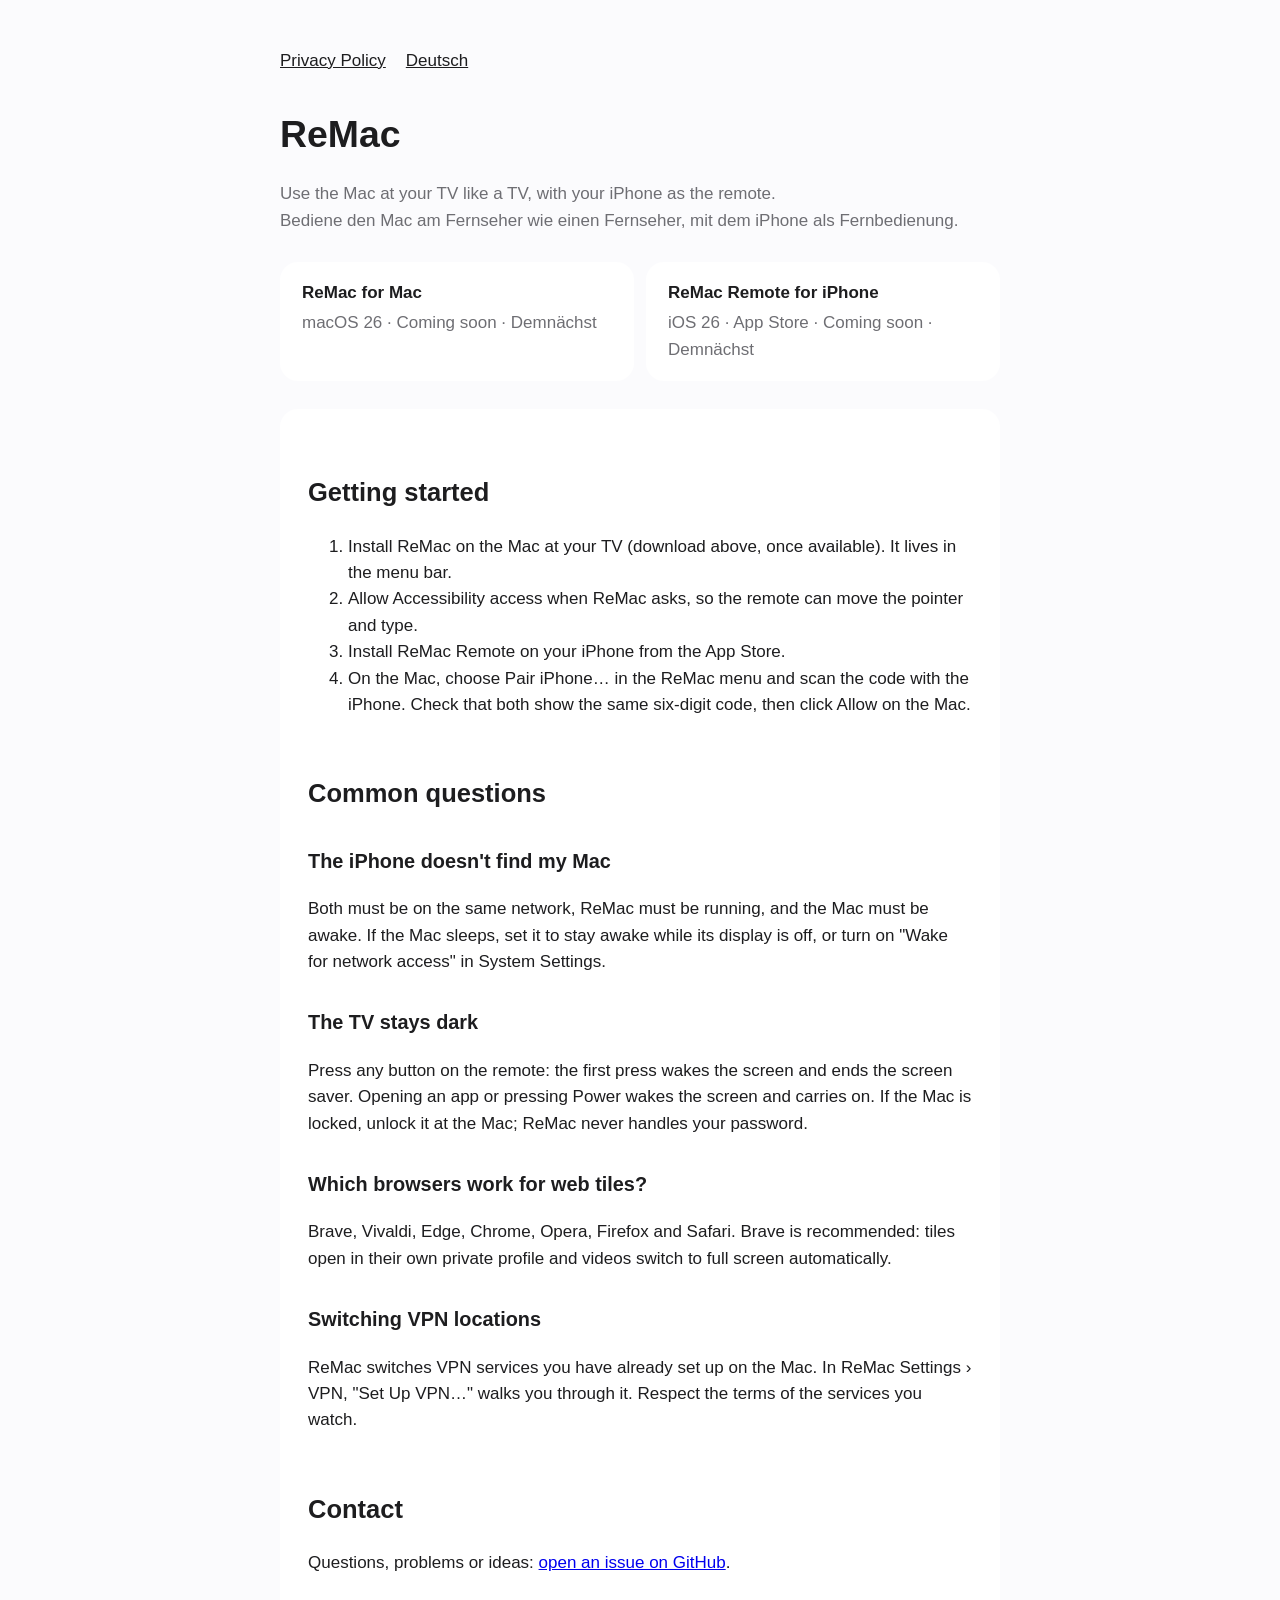
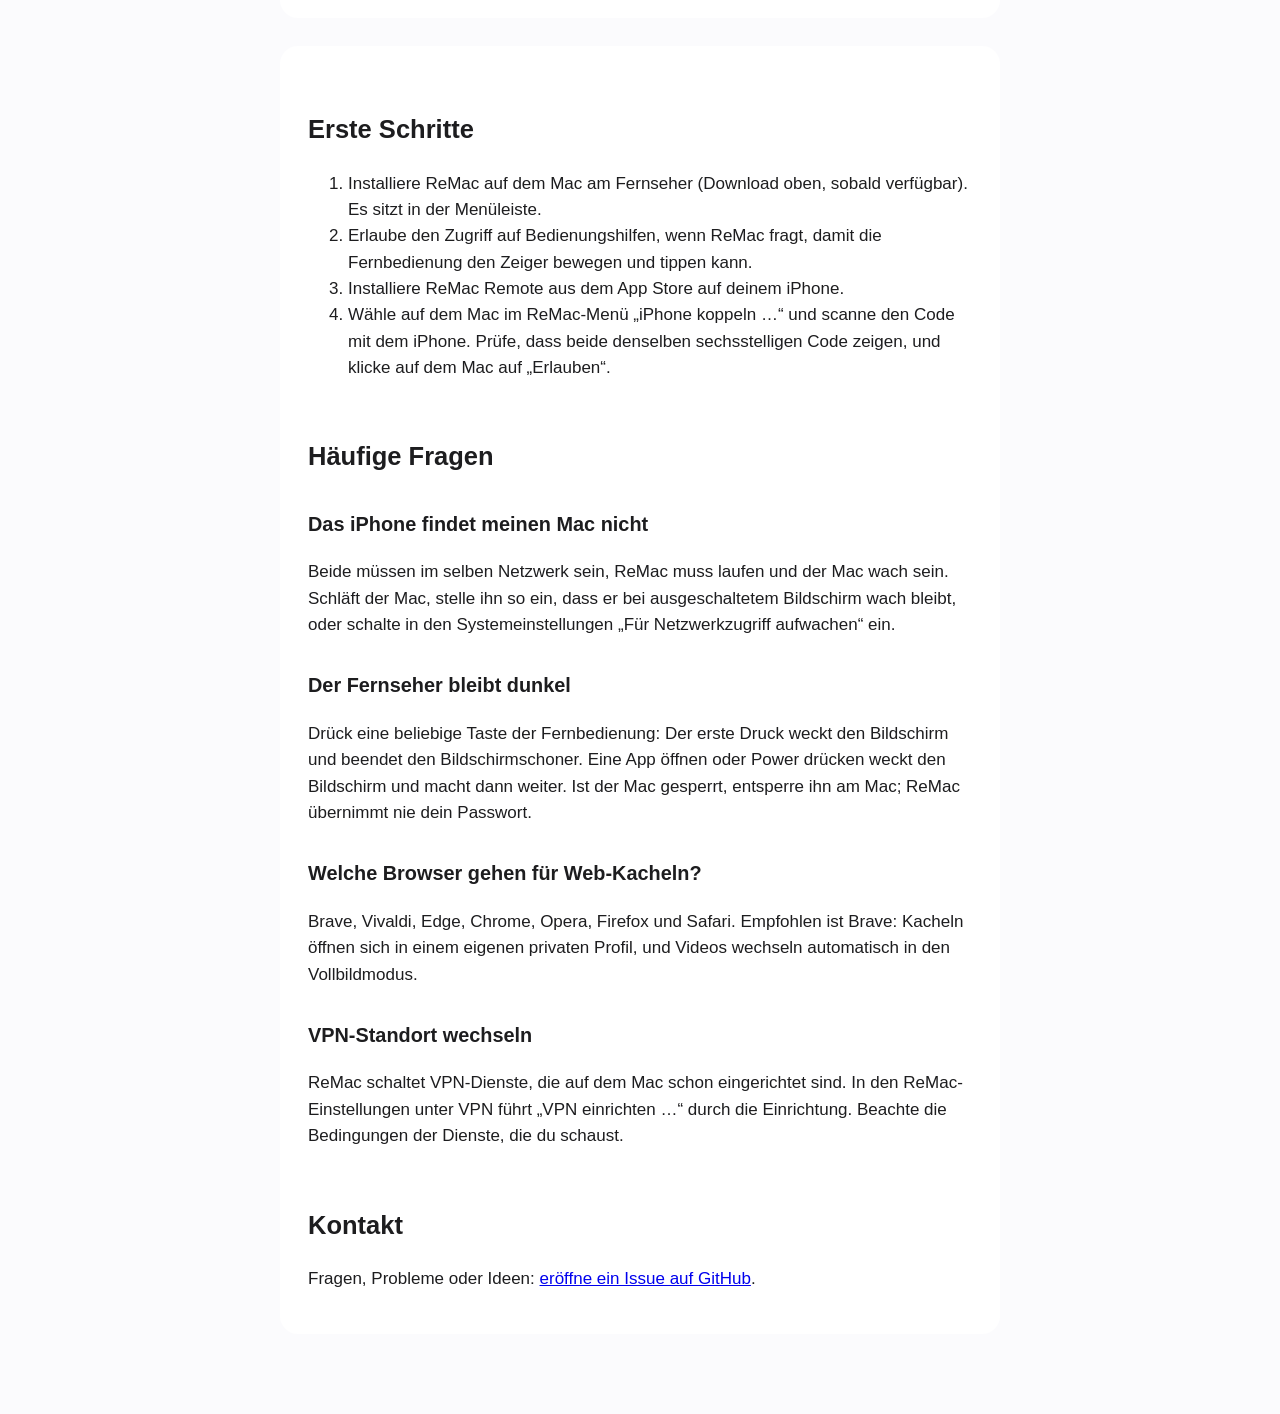
==== index.html @ 7ca2ce4f "feat: add download, support and privacy pages Co-Authored-By: Claude Opus 5.5 <noreply@anthropic.com" ====
<!DOCTYPE html>
<html lang="en">
<head>
<meta charset="utf-8">
<meta name="viewport" content="width=device-width, initial-scale=1">
<title>ReMac – Download and Support</title>
<link rel="stylesheet" href="style.css">
</head>
<body>
<main>
<nav><a href="privacy.html">Privacy Policy</a><a href="#de">Deutsch</a></nav>
<h1>ReMac</h1>
<p class="muted">Use the Mac at your TV like a TV, with your iPhone as the remote.<br><span lang="de">Bediene den Mac am Fernseher wie einen Fernseher, mit dem iPhone als Fernbedienung.</span></p>

<div class="downloads">
<div class="download"><strong>ReMac for Mac</strong><span class="muted">macOS 26 · Coming soon · Demnächst</span></div>
<div class="download"><strong>ReMac Remote for iPhone</strong><span class="muted">iOS 26 · App Store · Coming soon · Demnächst</span></div>
</div>

<section class="lang" id="en">
<h2>Getting started</h2>
<ol>
<li>Install ReMac on the Mac at your TV (download above, once available). It lives in the menu bar.</li>
<li>Allow Accessibility access when ReMac asks, so the remote can move the pointer and type.</li>
<li>Install ReMac Remote on your iPhone from the App Store.</li>
<li>On the Mac, choose Pair iPhone… in the ReMac menu and scan the code with the iPhone. Check that both show the same six-digit code, then click Allow on the Mac.</li>
</ol>

<h2>Common questions</h2>
<h3>The iPhone doesn't find my Mac</h3>
<p>Both must be on the same network, ReMac must be running, and the Mac must be awake. If the Mac sleeps, set it to stay awake while its display is off, or turn on "Wake for network access" in System Settings.</p>
<h3>The TV stays dark</h3>
<p>Press any button on the remote: the first press wakes the screen and ends the screen saver. Opening an app or pressing Power wakes the screen and carries on. If the Mac is locked, unlock it at the Mac; ReMac never handles your password.</p>
<h3>Which browsers work for web tiles?</h3>
<p>Brave, Vivaldi, Edge, Chrome, Opera, Firefox and Safari. Brave is recommended: tiles open in their own private profile and videos switch to full screen automatically.</p>
<h3>Switching VPN locations</h3>
<p>ReMac switches VPN services you have already set up on the Mac. In ReMac Settings › VPN, "Set Up VPN…" walks you through it. Respect the terms of the services you watch.</p>

<h2>Contact</h2>
<p>Questions, problems or ideas: <a href="https://github.com/muellerdom/remac-site/issues">open an issue on GitHub</a>.</p>
</section>

<section class="lang" id="de" lang="de">
<h2>Erste Schritte</h2>
<ol>
<li>Installiere ReMac auf dem Mac am Fernseher (Download oben, sobald verfügbar). Es sitzt in der Menüleiste.</li>
<li>Erlaube den Zugriff auf Bedienungshilfen, wenn ReMac fragt, damit die Fernbedienung den Zeiger bewegen und tippen kann.</li>
<li>Installiere ReMac Remote aus dem App Store auf deinem iPhone.</li>
<li>Wähle auf dem Mac im ReMac-Menü „iPhone koppeln …“ und scanne den Code mit dem iPhone. Prüfe, dass beide denselben sechsstelligen Code zeigen, und klicke auf dem Mac auf „Erlauben“.</li>
</ol>

<h2>Häufige Fragen</h2>
<h3>Das iPhone findet meinen Mac nicht</h3>
<p>Beide müssen im selben Netzwerk sein, ReMac muss laufen und der Mac wach sein. Schläft der Mac, stelle ihn so ein, dass er bei ausgeschaltetem Bildschirm wach bleibt, oder schalte in den Systemeinstellungen „Für Netzwerkzugriff aufwachen“ ein.</p>
<h3>Der Fernseher bleibt dunkel</h3>
<p>Drück eine beliebige Taste der Fernbedienung: Der erste Druck weckt den Bildschirm und beendet den Bildschirmschoner. Eine App öffnen oder Power drücken weckt den Bildschirm und macht dann weiter. Ist der Mac gesperrt, entsperre ihn am Mac; ReMac übernimmt nie dein Passwort.</p>
<h3>Welche Browser gehen für Web-Kacheln?</h3>
<p>Brave, Vivaldi, Edge, Chrome, Opera, Firefox und Safari. Empfohlen ist Brave: Kacheln öffnen sich in einem eigenen privaten Profil, und Videos wechseln automatisch in den Vollbildmodus.</p>
<h3>VPN-Standort wechseln</h3>
<p>ReMac schaltet VPN-Dienste, die auf dem Mac schon eingerichtet sind. In den ReMac-Einstellungen unter VPN führt „VPN einrichten …“ durch die Einrichtung. Beachte die Bedingungen der Dienste, die du schaust.</p>

<h2>Kontakt</h2>
<p>Fragen, Probleme oder Ideen: <a href="https://github.com/muellerdom/remac-site/issues">eröffne ein Issue auf GitHub</a>.</p>
</section>
</main>
</body>
</html>
---- style.css ----
:root { color-scheme: light dark; --text: #1d1d1f; --muted: #6e6e73; --bg: #fbfbfd; --card: #fff; }
@media (prefers-color-scheme: dark) { :root { --text: #f5f5f7; --muted: #a1a1a6; --bg: #000; --card: #1c1c1e; } }
body { font: 17px/1.55 -apple-system, BlinkMacSystemFont, "Segoe UI", sans-serif; color: var(--text); background: var(--bg); margin: 0; }
main { max-width: 720px; margin: 0 auto; padding: 48px 24px 80px; }
h1 { font-size: 2.2em; margin: 0 0 4px; } h2 { margin-top: 2.2em; } h3 { margin-top: 1.6em; }
p.muted, .muted { color: var(--muted); }
nav { display: flex; gap: 20px; margin-bottom: 32px; } nav a { color: inherit; }
section.lang { background: var(--card); border-radius: 18px; padding: 8px 28px 24px; margin-top: 28px; }
.downloads { display: grid; gap: 12px; grid-template-columns: repeat(auto-fit, minmax(240px, 1fr)); margin-top: 28px; }
.download { background: var(--card); border-radius: 18px; padding: 18px 22px; display: flex; flex-direction: column; gap: 4px; }
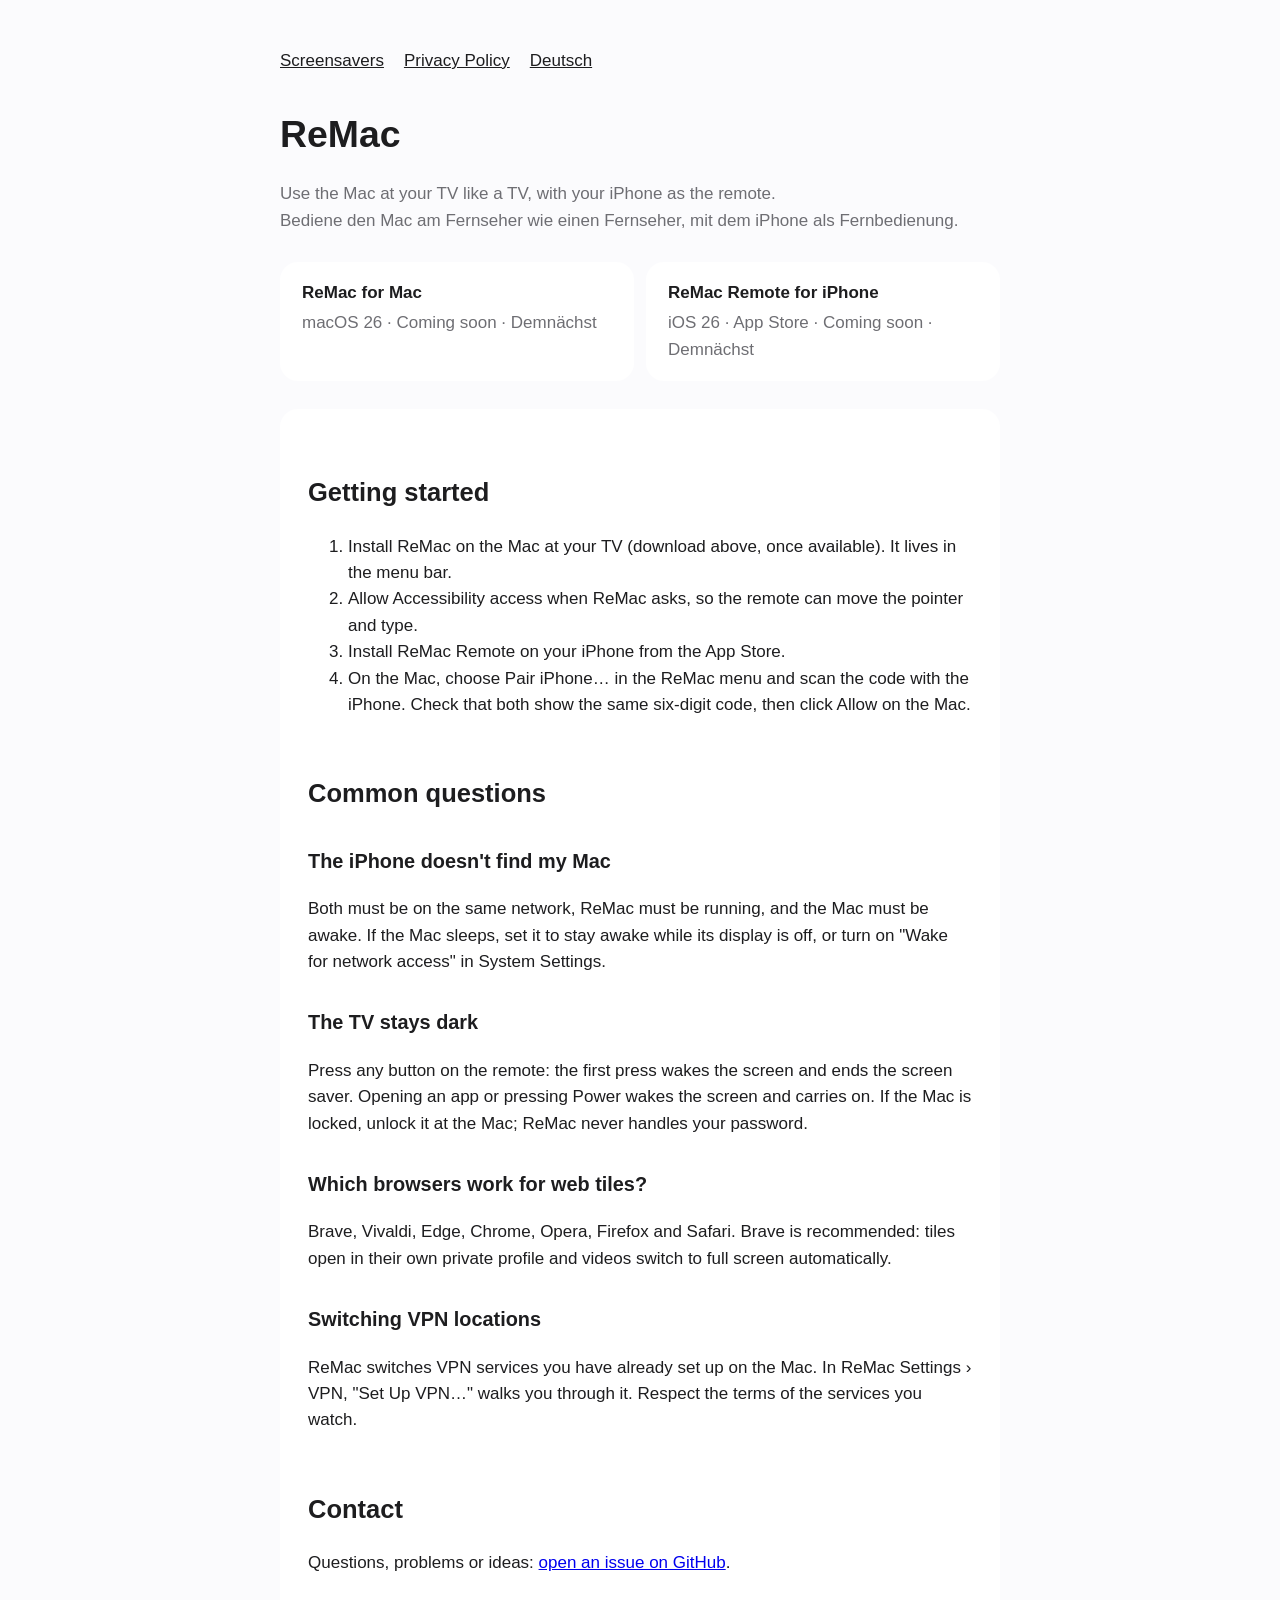
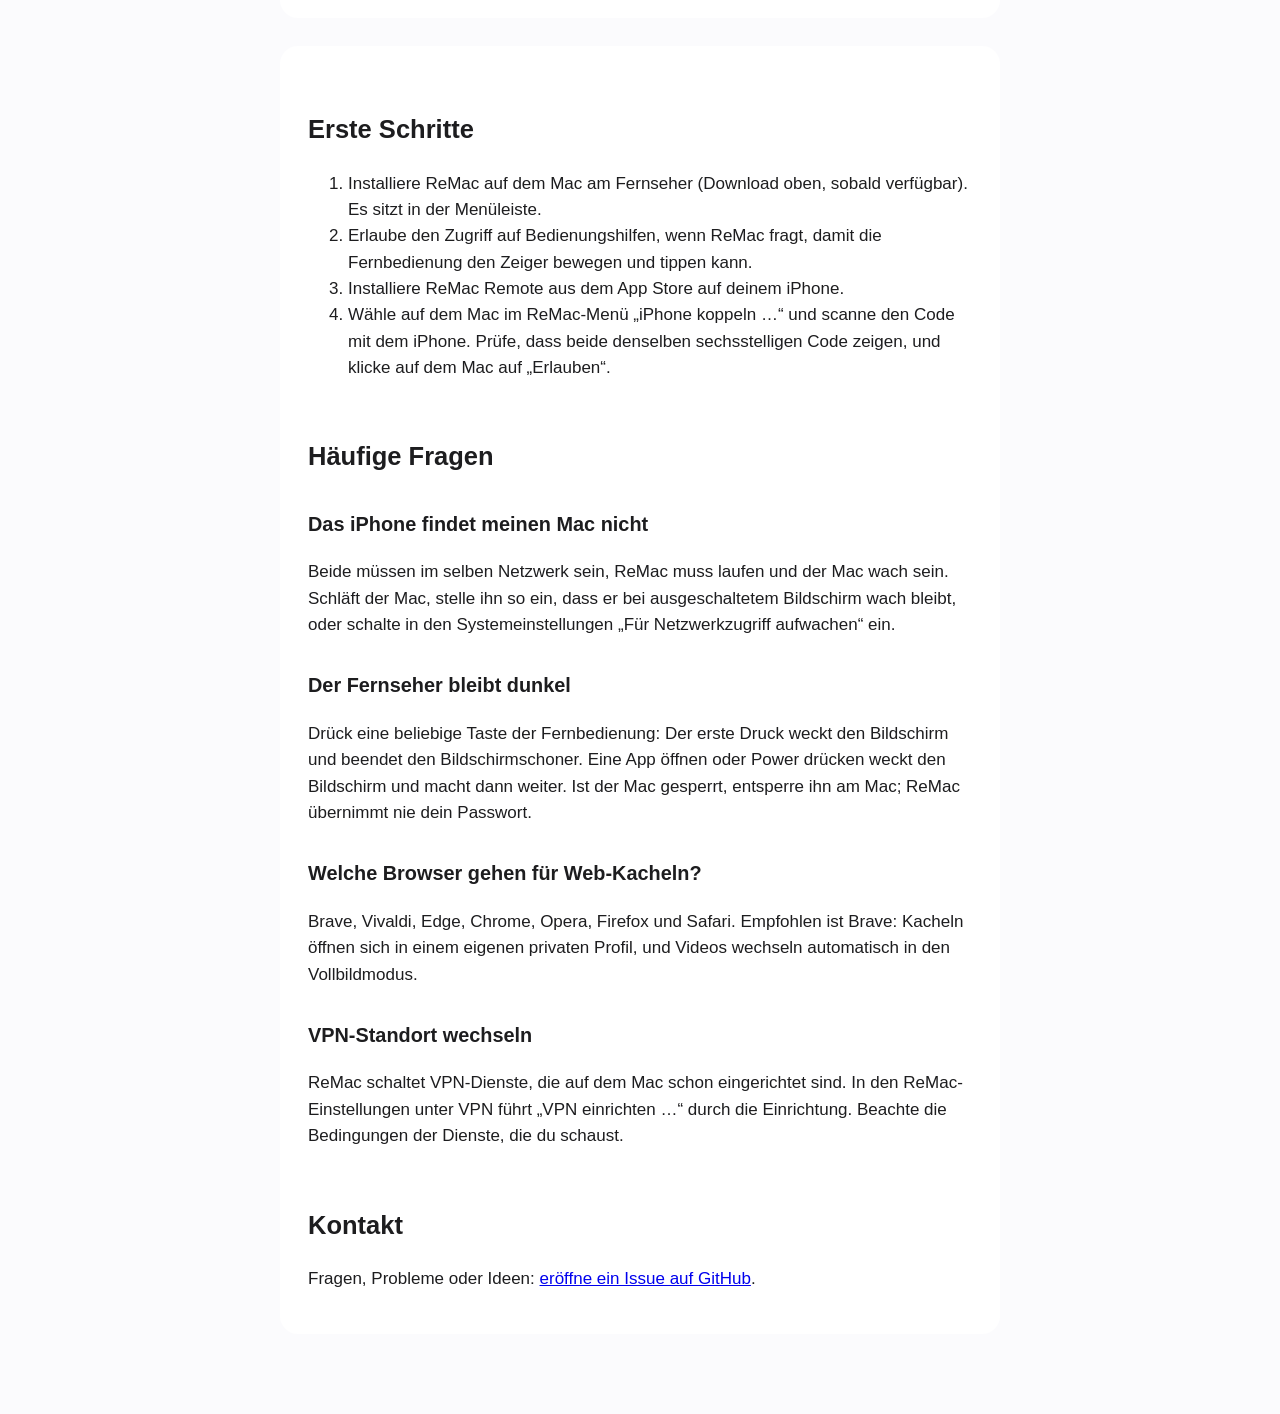
==== commit 87389bad: "feat: add a screensaver gallery page Co-Authored-By: Claude Opus 5.5 <noreply@anthropic.com> Claude-" ====
--- a/index.html
+++ b/index.html
@@ -8,7 +8,7 @@
 </head>
 <body>
 <main>
-<nav><a href="privacy.html">Privacy Policy</a><a href="#de">Deutsch</a></nav>
+<nav><a href="screensavers.html">Screensavers</a><a href="privacy.html">Privacy Policy</a><a href="#de">Deutsch</a></nav>
 <h1>ReMac</h1>
 <p class="muted">Use the Mac at your TV like a TV, with your iPhone as the remote.<br><span lang="de">Bediene den Mac am Fernseher wie einen Fernseher, mit dem iPhone als Fernbedienung.</span></p>
 
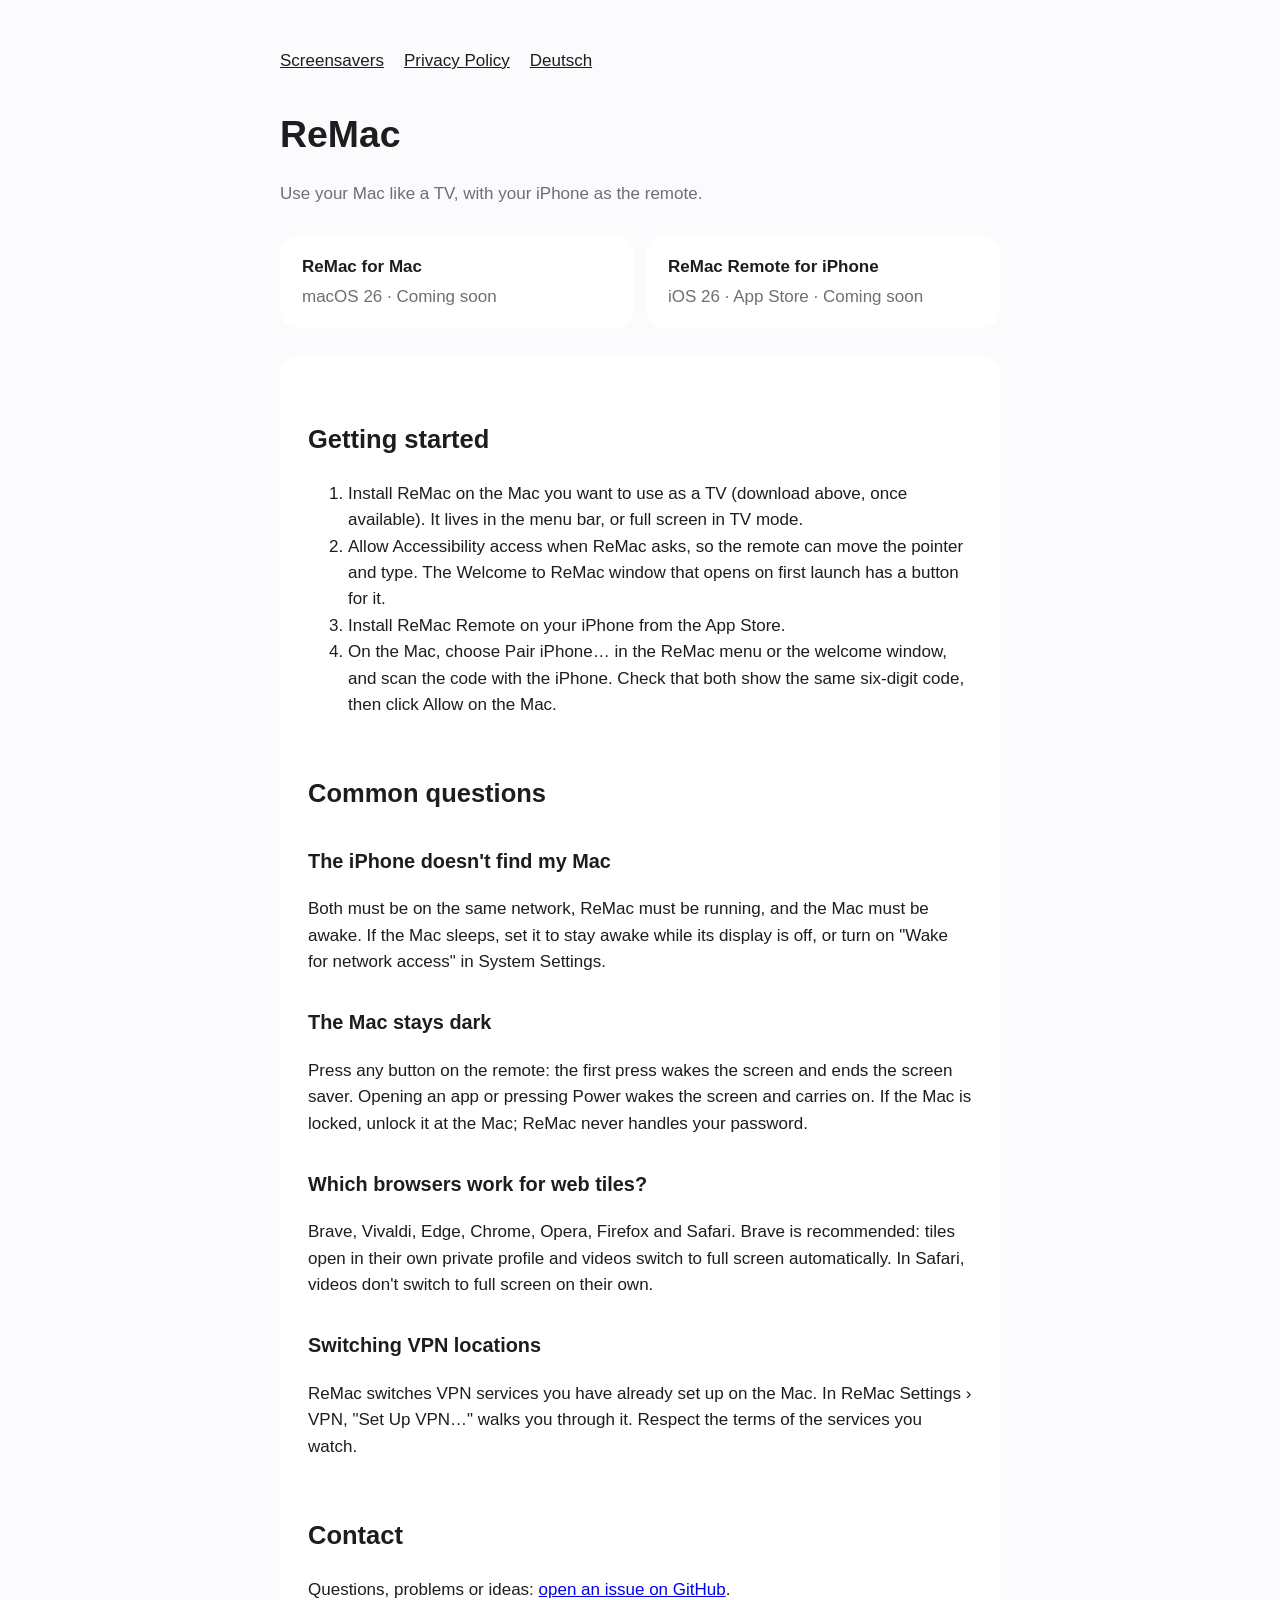
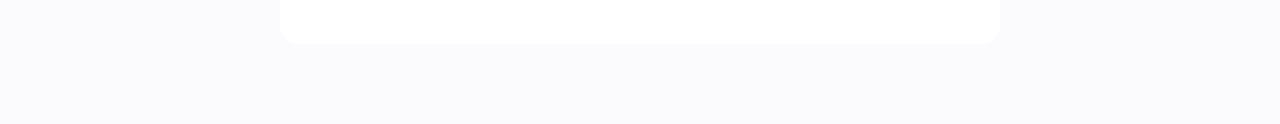
==== commit 3b3be328: "feat: German pages of their own, clearer wording "Use your Mac like a TV", "The Mac stays dark", ins" ====
--- a/index.html
+++ b/index.html
@@ -4,64 +4,43 @@
 <meta charset="utf-8">
 <meta name="viewport" content="width=device-width, initial-scale=1">
 <title>ReMac – Download and Support</title>
+<meta name="description" content="Use your Mac like a TV, with your iPhone as the remote.">
+<link rel="alternate" hreflang="de" href="de/index.html">
 <link rel="stylesheet" href="style.css">
 </head>
 <body>
 <main>
-<nav><a href="screensavers.html">Screensavers</a><a href="privacy.html">Privacy Policy</a><a href="#de">Deutsch</a></nav>
+<nav><a href="screensavers.html">Screensavers</a><a href="privacy.html">Privacy Policy</a><a href="de/index.html" lang="de" hreflang="de">Deutsch</a></nav>
 <h1>ReMac</h1>
-<p class="muted">Use the Mac at your TV like a TV, with your iPhone as the remote.<br><span lang="de">Bediene den Mac am Fernseher wie einen Fernseher, mit dem iPhone als Fernbedienung.</span></p>
+<p class="muted">Use your Mac like a TV, with your iPhone as the remote.</p>
 
 <div class="downloads">
-<div class="download"><strong>ReMac for Mac</strong><span class="muted">macOS 26 · Coming soon · Demnächst</span></div>
-<div class="download"><strong>ReMac Remote for iPhone</strong><span class="muted">iOS 26 · App Store · Coming soon · Demnächst</span></div>
+<div class="download"><strong>ReMac for Mac</strong><span class="muted">macOS 26 · Coming soon</span></div>
+<div class="download"><strong>ReMac Remote for iPhone</strong><span class="muted">iOS 26 · App Store · Coming soon</span></div>
 </div>
 
-<section class="lang" id="en">
+<section class="lang">
 <h2>Getting started</h2>
 <ol>
-<li>Install ReMac on the Mac at your TV (download above, once available). It lives in the menu bar.</li>
-<li>Allow Accessibility access when ReMac asks, so the remote can move the pointer and type.</li>
+<li>Install ReMac on the Mac you want to use as a TV (download above, once available). It lives in the menu bar, or full screen in TV mode.</li>
+<li>Allow Accessibility access when ReMac asks, so the remote can move the pointer and type. The Welcome to ReMac window that opens on first launch has a button for it.</li>
 <li>Install ReMac Remote on your iPhone from the App Store.</li>
-<li>On the Mac, choose Pair iPhone… in the ReMac menu and scan the code with the iPhone. Check that both show the same six-digit code, then click Allow on the Mac.</li>
+<li>On the Mac, choose Pair iPhone… in the ReMac menu or the welcome window, and scan the code with the iPhone. Check that both show the same six-digit code, then click Allow on the Mac.</li>
 </ol>
 
 <h2>Common questions</h2>
 <h3>The iPhone doesn't find my Mac</h3>
 <p>Both must be on the same network, ReMac must be running, and the Mac must be awake. If the Mac sleeps, set it to stay awake while its display is off, or turn on "Wake for network access" in System Settings.</p>
-<h3>The TV stays dark</h3>
+<h3>The Mac stays dark</h3>
 <p>Press any button on the remote: the first press wakes the screen and ends the screen saver. Opening an app or pressing Power wakes the screen and carries on. If the Mac is locked, unlock it at the Mac; ReMac never handles your password.</p>
 <h3>Which browsers work for web tiles?</h3>
-<p>Brave, Vivaldi, Edge, Chrome, Opera, Firefox and Safari. Brave is recommended: tiles open in their own private profile and videos switch to full screen automatically.</p>
+<p>Brave, Vivaldi, Edge, Chrome, Opera, Firefox and Safari. Brave is recommended: tiles open in their own private profile and videos switch to full screen automatically. In Safari, videos don't switch to full screen on their own.</p>
 <h3>Switching VPN locations</h3>
 <p>ReMac switches VPN services you have already set up on the Mac. In ReMac Settings › VPN, "Set Up VPN…" walks you through it. Respect the terms of the services you watch.</p>
 
 <h2>Contact</h2>
 <p>Questions, problems or ideas: <a href="https://github.com/muellerdom/remac-site/issues">open an issue on GitHub</a>.</p>
 </section>
-
-<section class="lang" id="de" lang="de">
-<h2>Erste Schritte</h2>
-<ol>
-<li>Installiere ReMac auf dem Mac am Fernseher (Download oben, sobald verfügbar). Es sitzt in der Menüleiste.</li>
-<li>Erlaube den Zugriff auf Bedienungshilfen, wenn ReMac fragt, damit die Fernbedienung den Zeiger bewegen und tippen kann.</li>
-<li>Installiere ReMac Remote aus dem App Store auf deinem iPhone.</li>
-<li>Wähle auf dem Mac im ReMac-Menü „iPhone koppeln …“ und scanne den Code mit dem iPhone. Prüfe, dass beide denselben sechsstelligen Code zeigen, und klicke auf dem Mac auf „Erlauben“.</li>
-</ol>
-
-<h2>Häufige Fragen</h2>
-<h3>Das iPhone findet meinen Mac nicht</h3>
-<p>Beide müssen im selben Netzwerk sein, ReMac muss laufen und der Mac wach sein. Schläft der Mac, stelle ihn so ein, dass er bei ausgeschaltetem Bildschirm wach bleibt, oder schalte in den Systemeinstellungen „Für Netzwerkzugriff aufwachen“ ein.</p>
-<h3>Der Fernseher bleibt dunkel</h3>
-<p>Drück eine beliebige Taste der Fernbedienung: Der erste Druck weckt den Bildschirm und beendet den Bildschirmschoner. Eine App öffnen oder Power drücken weckt den Bildschirm und macht dann weiter. Ist der Mac gesperrt, entsperre ihn am Mac; ReMac übernimmt nie dein Passwort.</p>
-<h3>Welche Browser gehen für Web-Kacheln?</h3>
-<p>Brave, Vivaldi, Edge, Chrome, Opera, Firefox und Safari. Empfohlen ist Brave: Kacheln öffnen sich in einem eigenen privaten Profil, und Videos wechseln automatisch in den Vollbildmodus.</p>
-<h3>VPN-Standort wechseln</h3>
-<p>ReMac schaltet VPN-Dienste, die auf dem Mac schon eingerichtet sind. In den ReMac-Einstellungen unter VPN führt „VPN einrichten …“ durch die Einrichtung. Beachte die Bedingungen der Dienste, die du schaust.</p>
-
-<h2>Kontakt</h2>
-<p>Fragen, Probleme oder Ideen: <a href="https://github.com/muellerdom/remac-site/issues">eröffne ein Issue auf GitHub</a>.</p>
-</section>
 </main>
 </body>
 </html>
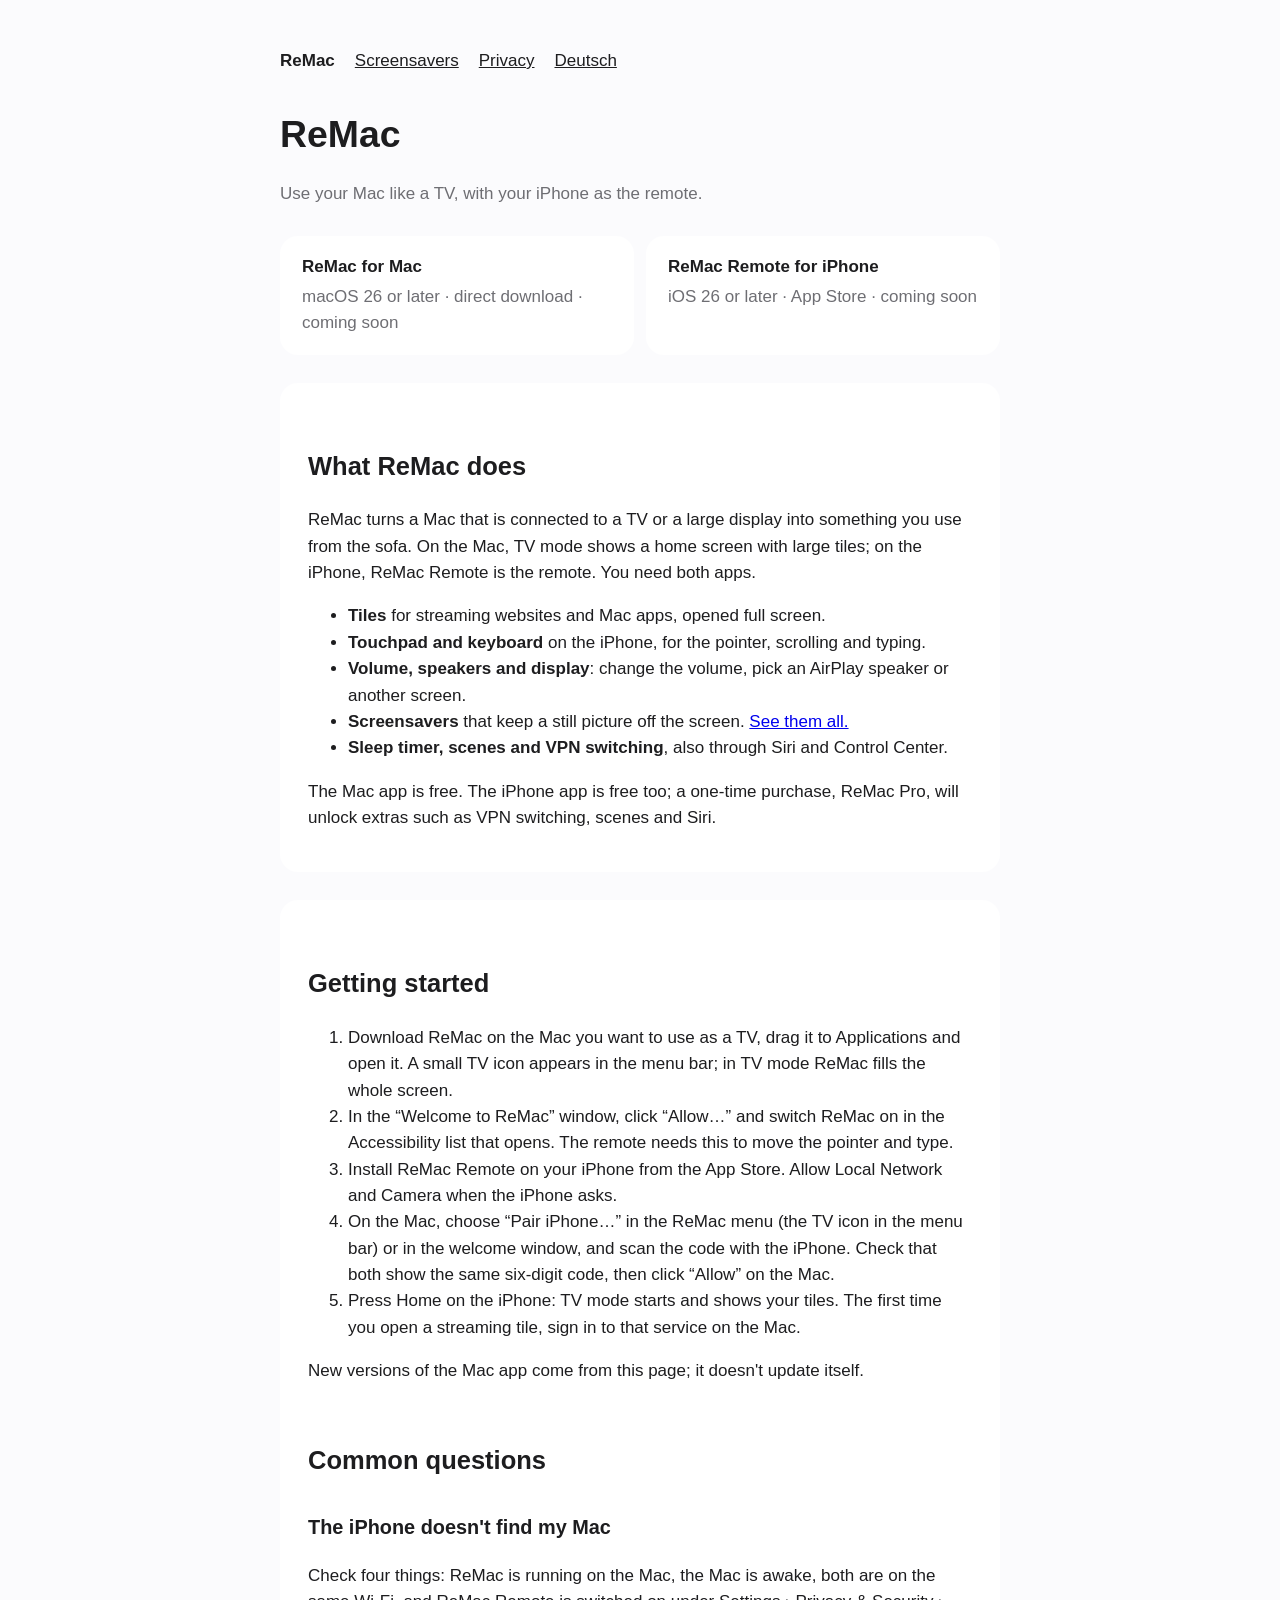
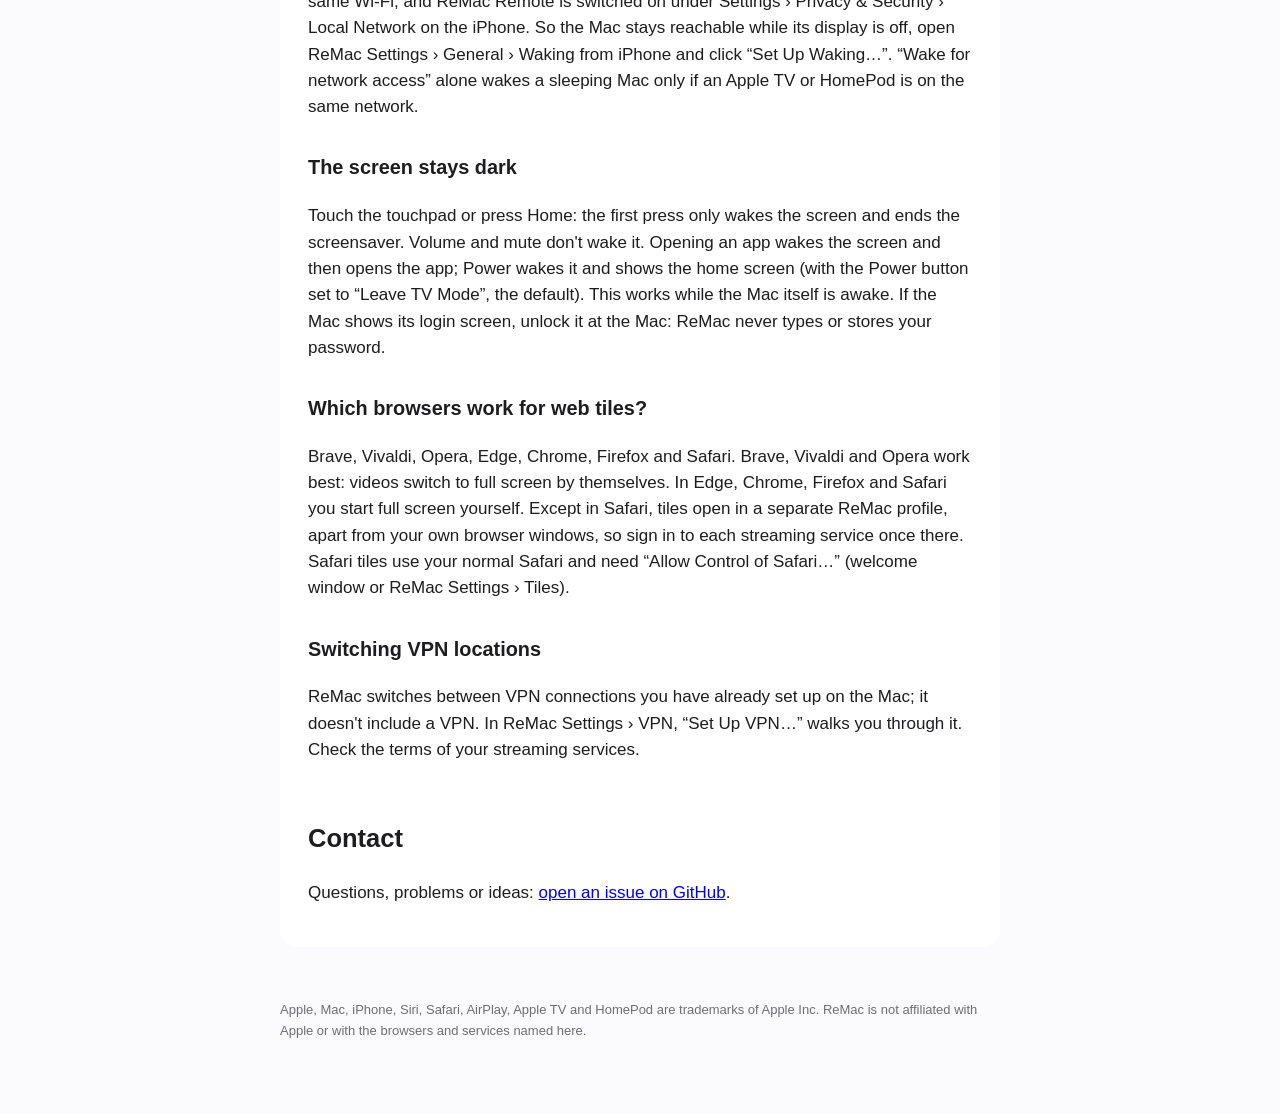
==== commit 696f66af: "feat: apply the Codex and Fable review of the website What ReMac does, requirements and price on the" ====
--- a/index.html
+++ b/index.html
@@ -3,44 +3,65 @@
 <head>
 <meta charset="utf-8">
 <meta name="viewport" content="width=device-width, initial-scale=1">
-<title>ReMac – Download and Support</title>
-<meta name="description" content="Use your Mac like a TV, with your iPhone as the remote.">
-<link rel="alternate" hreflang="de" href="de/index.html">
+<title>ReMac – Use your Mac like a TV</title>
+<meta name="description" content="Use your Mac like a TV, with your iPhone as the remote. Download, setup and help.">
+<meta property="og:title" content="ReMac – Use your Mac like a TV">
+<meta property="og:description" content="Use your Mac like a TV, with your iPhone as the remote. Download, setup and help.">
+<link rel="canonical" href="https://muellerdom.github.io/remac-site/index.html">
+<link rel="alternate" hreflang="en" href="https://muellerdom.github.io/remac-site/index.html">
+<link rel="alternate" hreflang="de" href="https://muellerdom.github.io/remac-site/de/index.html">
+<link rel="alternate" hreflang="x-default" href="https://muellerdom.github.io/remac-site/index.html">
 <link rel="stylesheet" href="style.css">
 </head>
 <body>
+<header><nav><a href="index.html" aria-current="page">ReMac</a><a href="screensavers.html">Screensavers</a><a href="privacy.html">Privacy</a><a href="de/index.html" lang="de" hreflang="de">Deutsch</a></nav></header>
 <main>
-<nav><a href="screensavers.html">Screensavers</a><a href="privacy.html">Privacy Policy</a><a href="de/index.html" lang="de" hreflang="de">Deutsch</a></nav>
 <h1>ReMac</h1>
 <p class="muted">Use your Mac like a TV, with your iPhone as the remote.</p>
 
 <div class="downloads">
-<div class="download"><strong>ReMac for Mac</strong><span class="muted">macOS 26 · Coming soon</span></div>
-<div class="download"><strong>ReMac Remote for iPhone</strong><span class="muted">iOS 26 · App Store · Coming soon</span></div>
+<div class="download"><strong>ReMac for Mac</strong><span class="muted">macOS 26 or later · direct download · coming soon</span></div>
+<div class="download"><strong>ReMac Remote for iPhone</strong><span class="muted">iOS 26 or later · App Store · coming soon</span></div>
 </div>
 
-<section class="lang">
+<section class="card">
+<h2>What ReMac does</h2>
+<p>ReMac turns a Mac that is connected to a TV or a large display into something you use from the sofa. On the Mac, TV mode shows a home screen with large tiles; on the iPhone, ReMac Remote is the remote. You need both apps.</p>
+<ul>
+<li><strong>Tiles</strong> for streaming websites and Mac apps, opened full screen.</li>
+<li><strong>Touchpad and keyboard</strong> on the iPhone, for the pointer, scrolling and typing.</li>
+<li><strong>Volume, speakers and display</strong>: change the volume, pick an AirPlay speaker or another screen.</li>
+<li><strong>Screensavers</strong> that keep a still picture off the screen. <a href="screensavers.html">See them all.</a></li>
+<li><strong>Sleep timer, scenes and VPN switching</strong>, also through Siri and Control Center.</li>
+</ul>
+<p>The Mac app is free. The iPhone app is free too; a one-time purchase, ReMac Pro, will unlock extras such as VPN switching, scenes and Siri.</p>
+</section>
+
+<section class="card">
 <h2>Getting started</h2>
 <ol>
-<li>Install ReMac on the Mac you want to use as a TV (download above, once available). It lives in the menu bar, or full screen in TV mode.</li>
-<li>Allow Accessibility access when ReMac asks, so the remote can move the pointer and type. The Welcome to ReMac window that opens on first launch has a button for it.</li>
-<li>Install ReMac Remote on your iPhone from the App Store.</li>
-<li>On the Mac, choose Pair iPhone… in the ReMac menu or the welcome window, and scan the code with the iPhone. Check that both show the same six-digit code, then click Allow on the Mac.</li>
+<li>Download ReMac on the Mac you want to use as a TV, drag it to Applications and open it. A small TV icon appears in the menu bar; in TV mode ReMac fills the whole screen.</li>
+<li>In the “Welcome to ReMac” window, click “Allow…” and switch ReMac on in the Accessibility list that opens. The remote needs this to move the pointer and type.</li>
+<li>Install ReMac Remote on your iPhone from the App Store. Allow Local Network and Camera when the iPhone asks.</li>
+<li>On the Mac, choose “Pair iPhone…” in the ReMac menu (the TV icon in the menu bar) or in the welcome window, and scan the code with the iPhone. Check that both show the same six-digit code, then click “Allow” on the Mac.</li>
+<li>Press Home on the iPhone: TV mode starts and shows your tiles. The first time you open a streaming tile, sign in to that service on the Mac.</li>
 </ol>
+<p>New versions of the Mac app come from this page; it doesn't update itself.</p>
 
 <h2>Common questions</h2>
 <h3>The iPhone doesn't find my Mac</h3>
-<p>Both must be on the same network, ReMac must be running, and the Mac must be awake. If the Mac sleeps, set it to stay awake while its display is off, or turn on "Wake for network access" in System Settings.</p>
-<h3>The Mac stays dark</h3>
-<p>Press any button on the remote: the first press wakes the screen and ends the screen saver. Opening an app or pressing Power wakes the screen and carries on. If the Mac is locked, unlock it at the Mac; ReMac never handles your password.</p>
+<p>Check four things: ReMac is running on the Mac, the Mac is awake, both are on the same Wi-Fi, and ReMac Remote is switched on under Settings › Privacy &amp; Security › Local Network on the iPhone. So the Mac stays reachable while its display is off, open ReMac Settings › General › Waking from iPhone and click “Set Up Waking…”. “Wake for network access” alone wakes a sleeping Mac only if an Apple TV or HomePod is on the same network.</p>
+<h3>The screen stays dark</h3>
+<p>Touch the touchpad or press Home: the first press only wakes the screen and ends the screensaver. Volume and mute don't wake it. Opening an app wakes the screen and then opens the app; Power wakes it and shows the home screen (with the Power button set to “Leave TV Mode”, the default). This works while the Mac itself is awake. If the Mac shows its login screen, unlock it at the Mac: ReMac never types or stores your password.</p>
 <h3>Which browsers work for web tiles?</h3>
-<p>Brave, Vivaldi, Edge, Chrome, Opera, Firefox and Safari. Brave is recommended: tiles open in their own private profile and videos switch to full screen automatically. In Safari, videos don't switch to full screen on their own.</p>
+<p>Brave, Vivaldi, Opera, Edge, Chrome, Firefox and Safari. Brave, Vivaldi and Opera work best: videos switch to full screen by themselves. In Edge, Chrome, Firefox and Safari you start full screen yourself. Except in Safari, tiles open in a separate ReMac profile, apart from your own browser windows, so sign in to each streaming service once there. Safari tiles use your normal Safari and need “Allow Control of Safari…” (welcome window or ReMac Settings › Tiles).</p>
 <h3>Switching VPN locations</h3>
-<p>ReMac switches VPN services you have already set up on the Mac. In ReMac Settings › VPN, "Set Up VPN…" walks you through it. Respect the terms of the services you watch.</p>
+<p>ReMac switches between VPN connections you have already set up on the Mac; it doesn't include a VPN. In ReMac Settings › VPN, “Set Up VPN…” walks you through it. Check the terms of your streaming services.</p>
 
 <h2>Contact</h2>
 <p>Questions, problems or ideas: <a href="https://github.com/muellerdom/remac-site/issues">open an issue on GitHub</a>.</p>
 </section>
 </main>
+<footer><p>Apple, Mac, iPhone, Siri, Safari, AirPlay, Apple TV and HomePod are trademarks of Apple Inc. ReMac is not affiliated with Apple or with the browsers and services named here.</p></footer>
 </body>
 </html>
--- a/style.css
+++ b/style.css
@@ -1,10 +1,12 @@
 :root { color-scheme: light dark; --text: #1d1d1f; --muted: #6e6e73; --bg: #fbfbfd; --card: #fff; }
 @media (prefers-color-scheme: dark) { :root { --text: #f5f5f7; --muted: #a1a1a6; --bg: #000; --card: #1c1c1e; } }
 body { font: 17px/1.55 -apple-system, BlinkMacSystemFont, "Segoe UI", sans-serif; color: var(--text); background: var(--bg); margin: 0; }
-main { max-width: 720px; margin: 0 auto; padding: 48px 24px 80px; }
+main, header, footer { max-width: 720px; margin: 0 auto; padding: 0 24px; }
+header { padding-top: 48px; } main { padding-bottom: 40px; }
+footer { padding-bottom: 60px; color: var(--muted); font-size: 13px; }
 h1 { font-size: 2.2em; margin: 0 0 4px; } h2 { margin-top: 2.2em; } h3 { margin-top: 1.6em; }
 p.muted, .muted { color: var(--muted); }
-nav { display: flex; gap: 20px; margin-bottom: 32px; } nav a { color: inherit; }
-section.lang { background: var(--card); border-radius: 18px; padding: 8px 28px 24px; margin-top: 28px; }
+nav { display: flex; flex-wrap: wrap; gap: 8px 20px; margin-bottom: 32px; } nav a { color: inherit; } nav a[aria-current] { font-weight: 600; text-decoration: none; }
+section.card { background: var(--card); border-radius: 18px; padding: 8px 28px 24px; margin-top: 28px; }
 .downloads { display: grid; gap: 12px; grid-template-columns: repeat(auto-fit, minmax(240px, 1fr)); margin-top: 28px; }
 .download { background: var(--card); border-radius: 18px; padding: 18px 22px; display: flex; flex-direction: column; gap: 4px; }
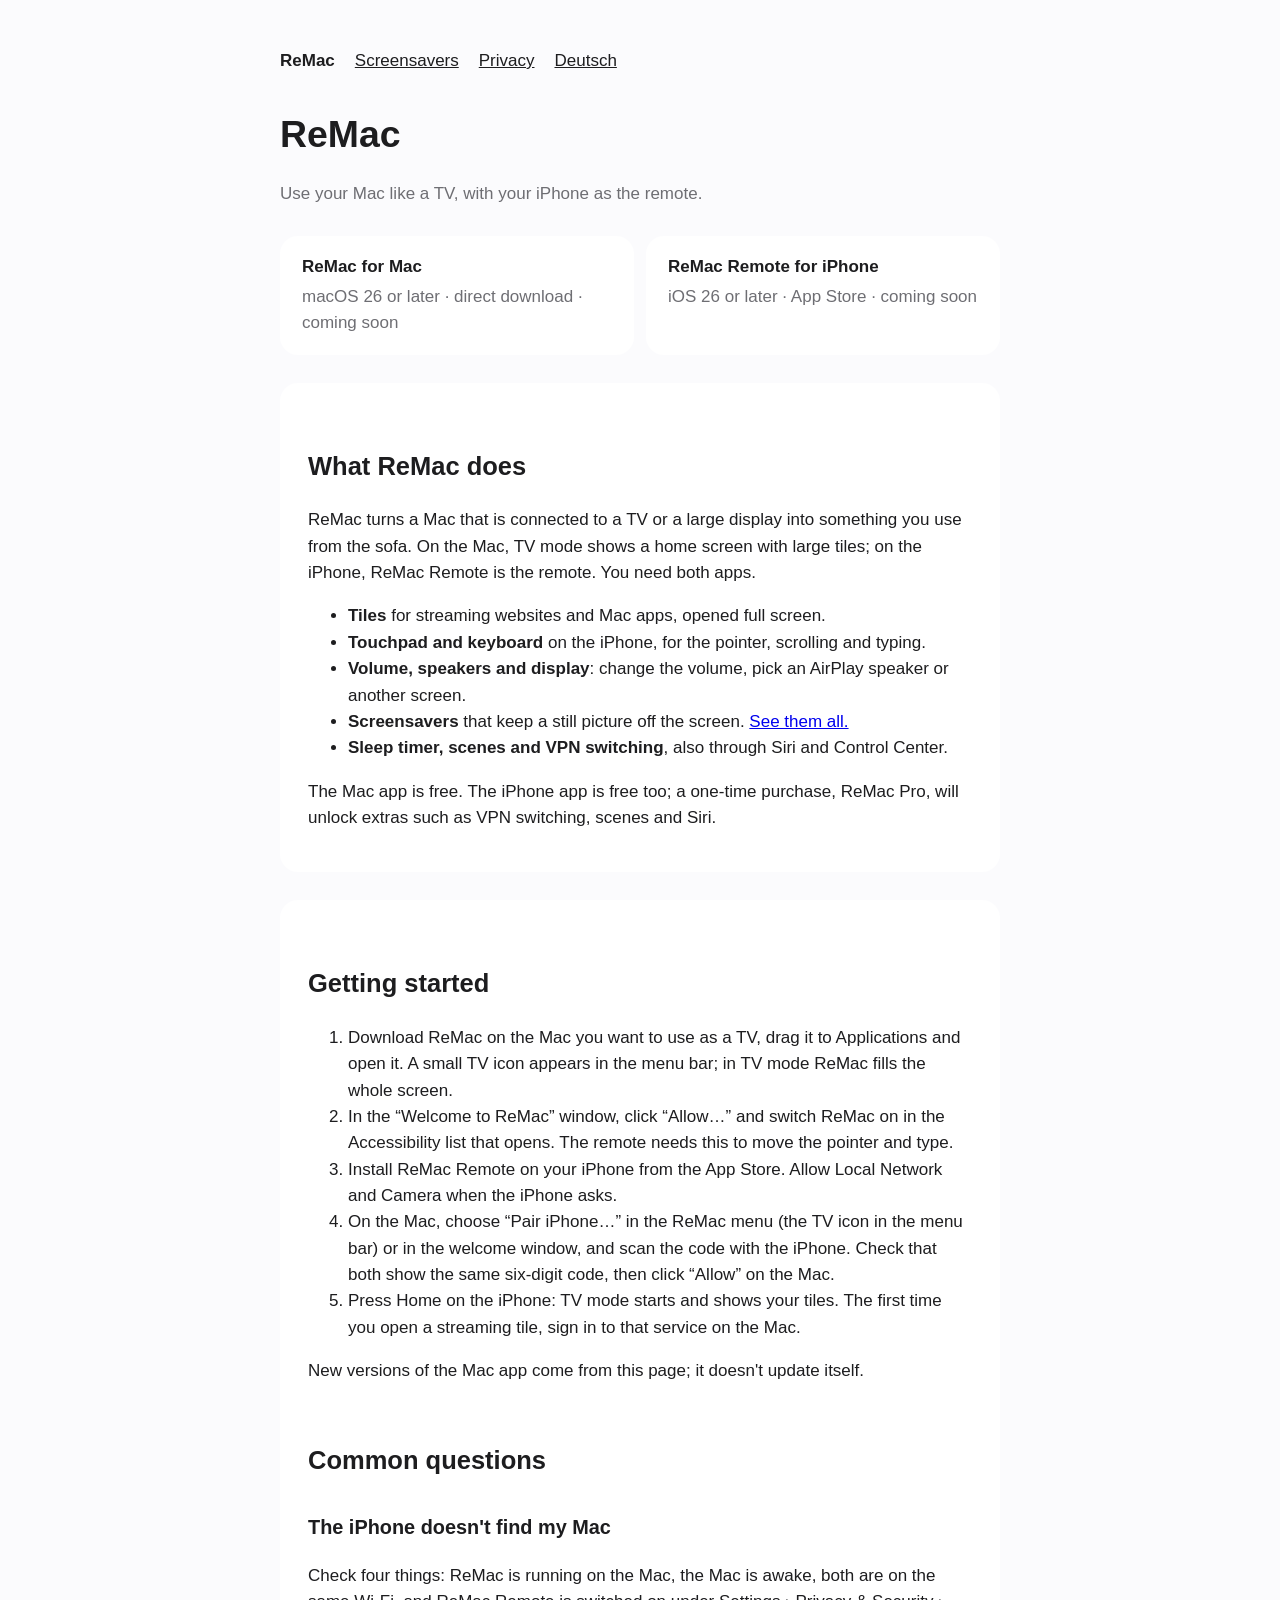
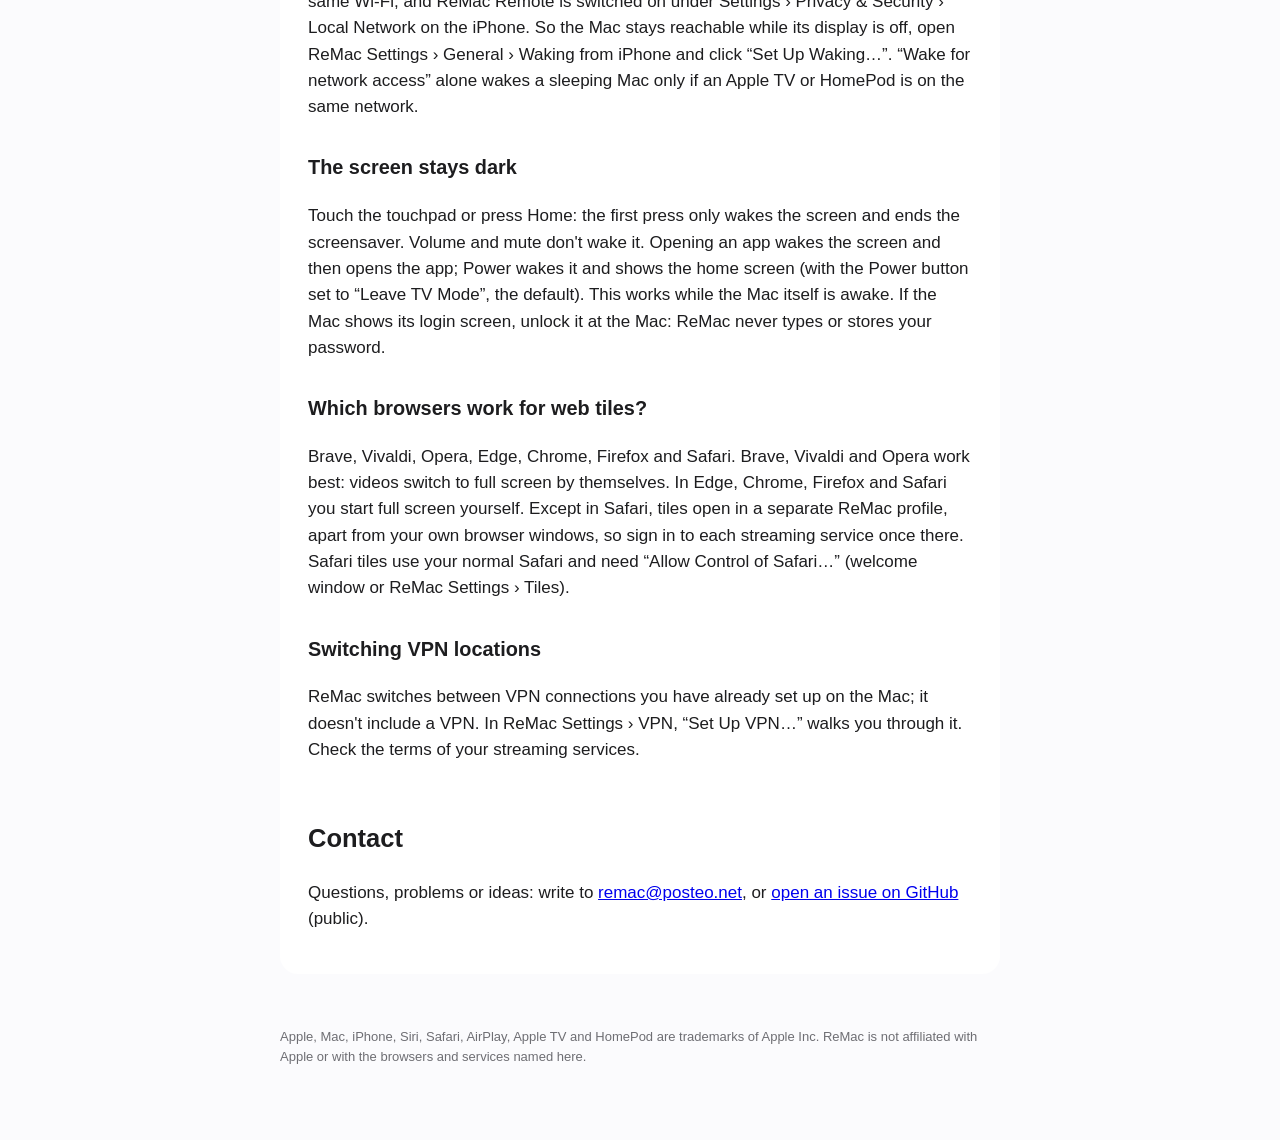
==== commit 34ca3a90: "docs(contact): remac@posteo.net as the support address Co-Authored-By: Claude Opus 5.5 <noreply@anth" ====
--- a/index.html
+++ b/index.html
@@ -59,7 +59,7 @@
 <p>ReMac switches between VPN connections you have already set up on the Mac; it doesn't include a VPN. In ReMac Settings › VPN, “Set Up VPN…” walks you through it. Check the terms of your streaming services.</p>
 
 <h2>Contact</h2>
-<p>Questions, problems or ideas: <a href="https://github.com/muellerdom/remac-site/issues">open an issue on GitHub</a>.</p>
+<p>Questions, problems or ideas: write to <a href="mailto:remac@posteo.net">remac@posteo.net</a>, or <a href="https://github.com/muellerdom/remac-site/issues">open an issue on GitHub</a> (public).</p>
 </section>
 </main>
 <footer><p>Apple, Mac, iPhone, Siri, Safari, AirPlay, Apple TV and HomePod are trademarks of Apple Inc. ReMac is not affiliated with Apple or with the browsers and services named here.</p></footer>
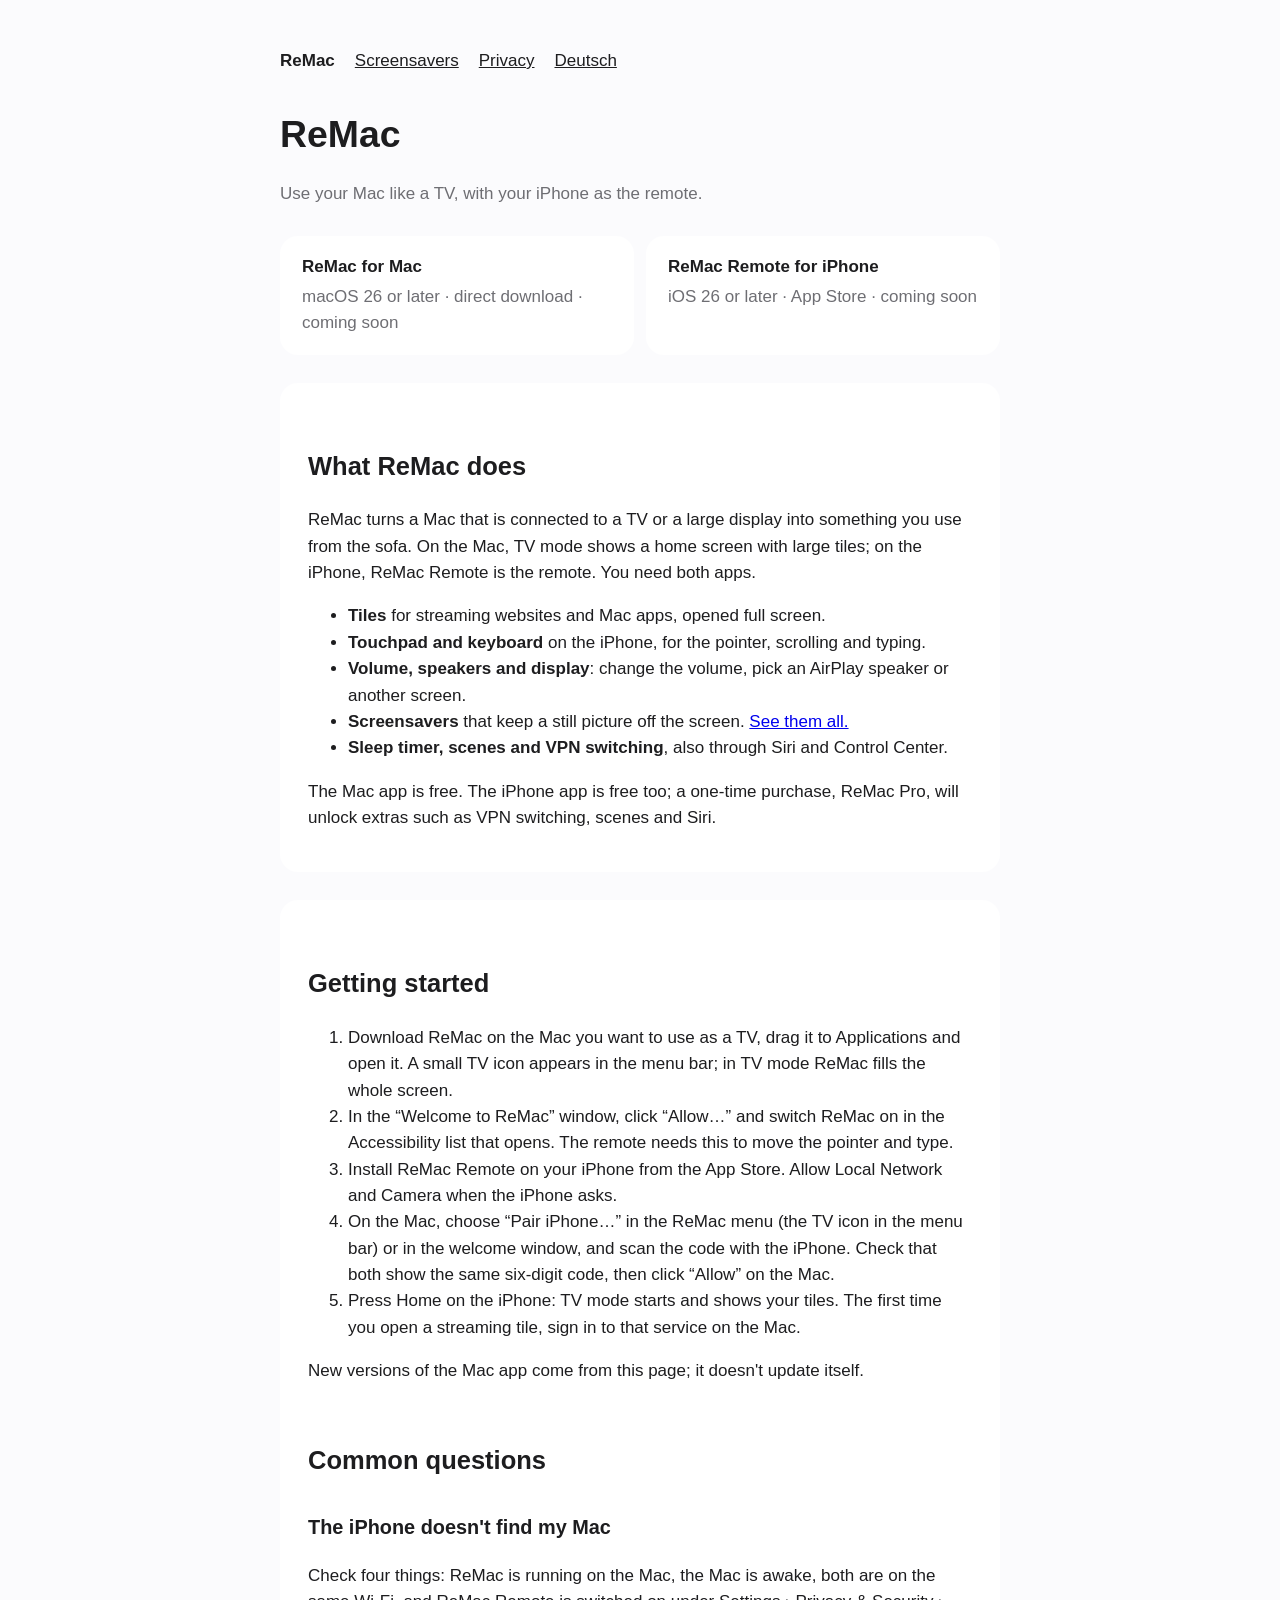
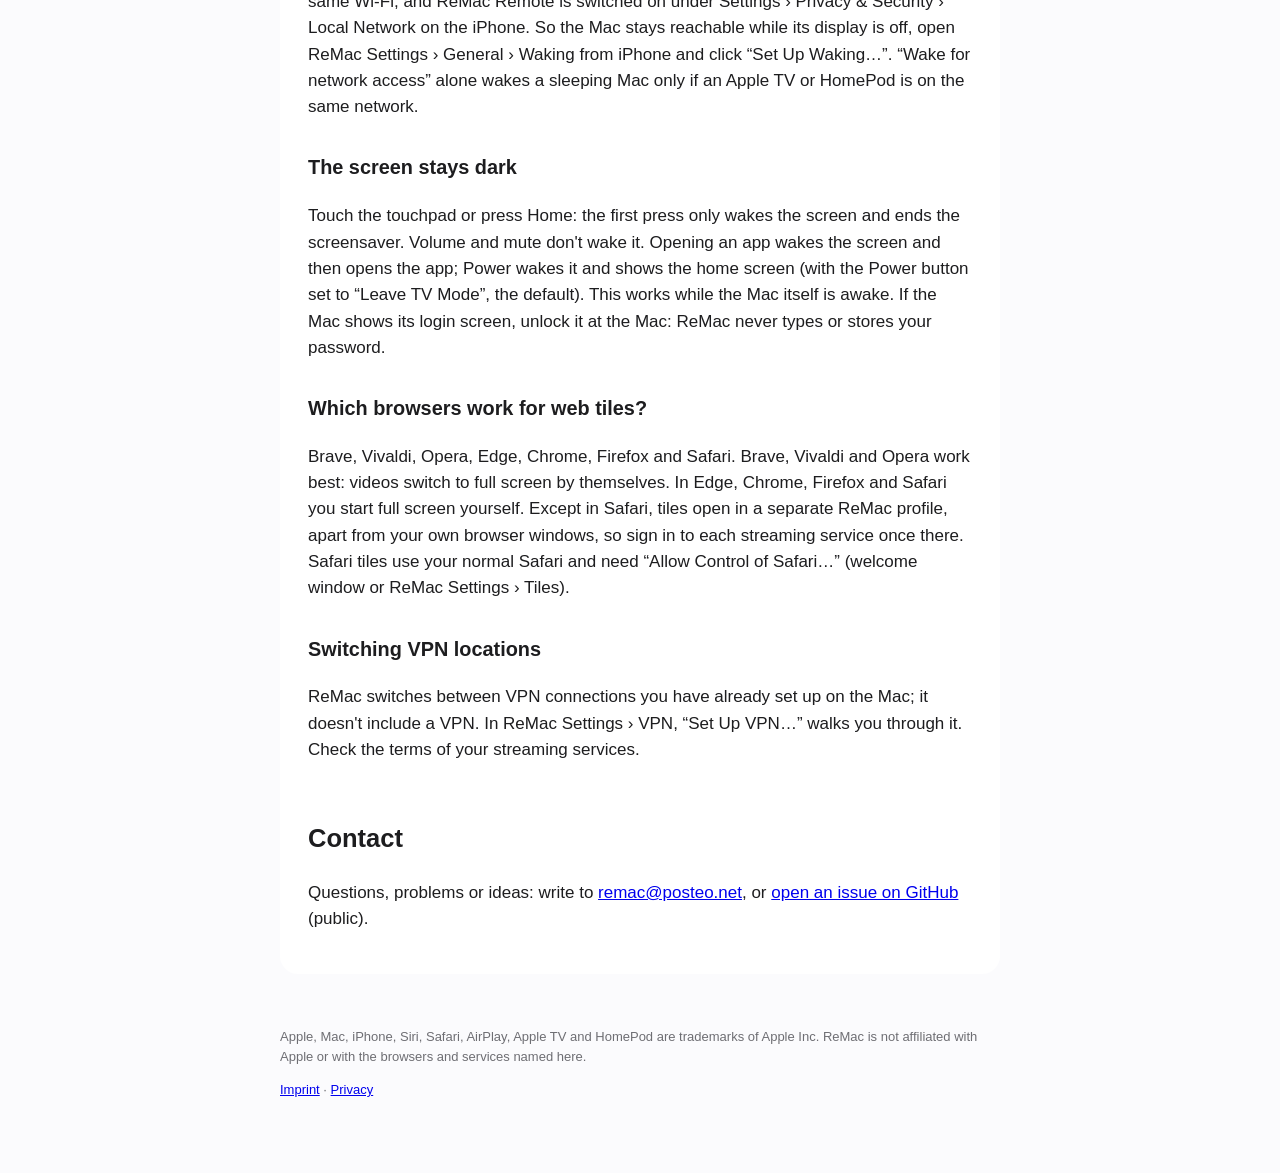
==== commit 71f92532: "docs(legal): imprint in German and English with the c/o address; privacy policy names the responsibl" ====
--- a/index.html
+++ b/index.html
@@ -62,6 +62,6 @@
 <p>Questions, problems or ideas: write to <a href="mailto:remac@posteo.net">remac@posteo.net</a>, or <a href="https://github.com/muellerdom/remac-site/issues">open an issue on GitHub</a> (public).</p>
 </section>
 </main>
-<footer><p>Apple, Mac, iPhone, Siri, Safari, AirPlay, Apple TV and HomePod are trademarks of Apple Inc. ReMac is not affiliated with Apple or with the browsers and services named here.</p></footer>
+<footer><p>Apple, Mac, iPhone, Siri, Safari, AirPlay, Apple TV and HomePod are trademarks of Apple Inc. ReMac is not affiliated with Apple or with the browsers and services named here.</p><p><a href="imprint.html">Imprint</a> · <a href="privacy.html">Privacy</a></p></footer>
 </body>
 </html>
